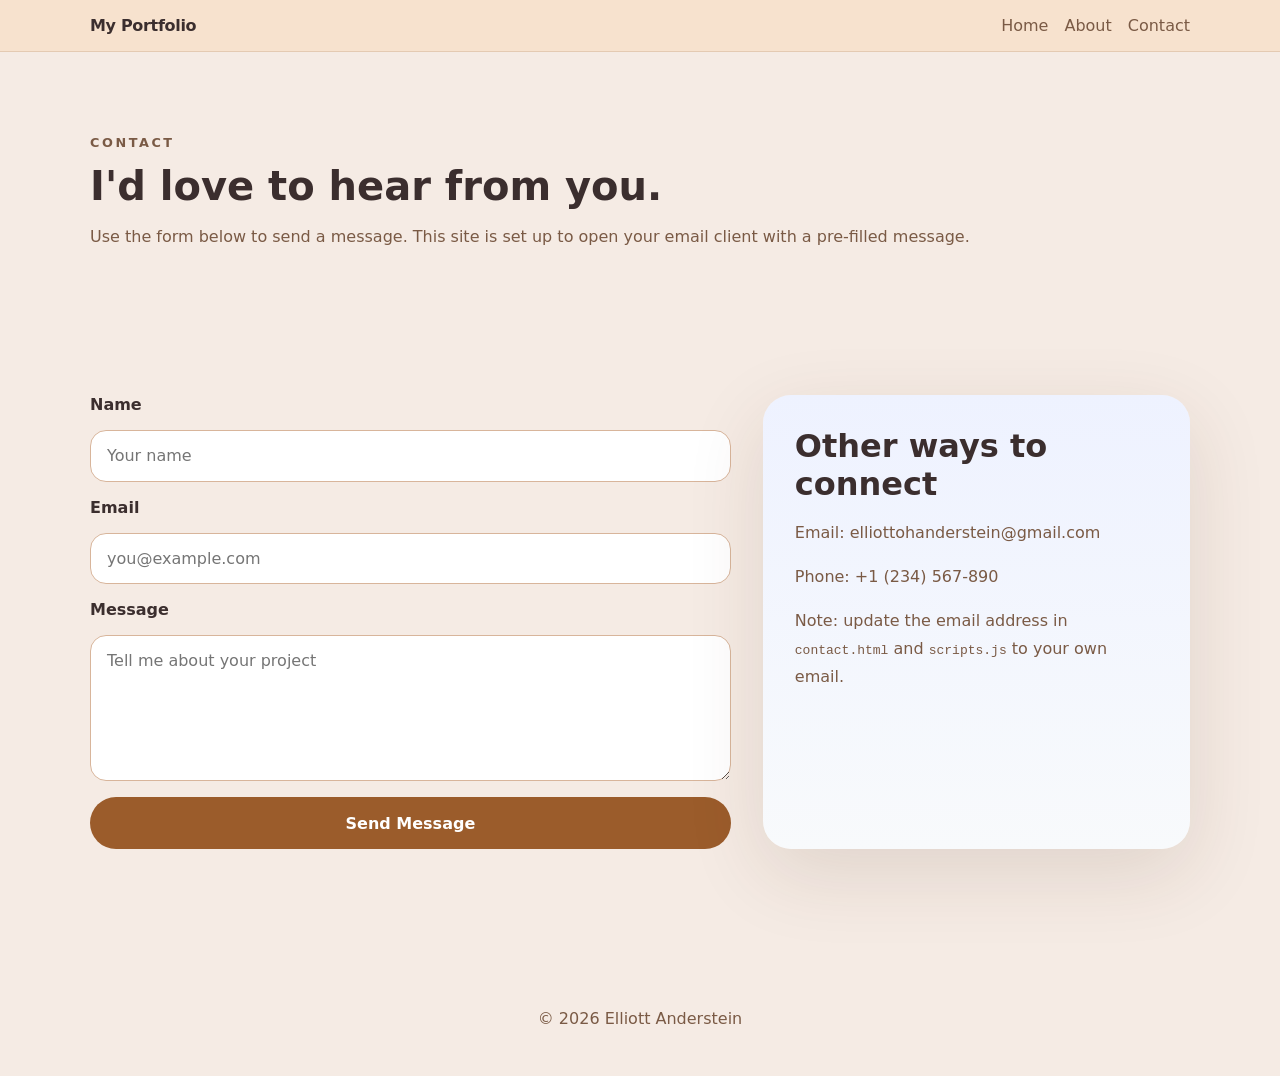
==== contact.html @ 99907a72 "Adde email" ====
<!DOCTYPE html>
<html lang="en">
  <head>
    <meta charset="UTF-8" />
    <meta name="viewport" content="width=device-width, initial-scale=1.0" />
    <title>Contact</title>
    <link rel="stylesheet" href="styles.css" />
  </head>
  <body>
    <header class="site-header">
      <div class="container header-inner">
        <a class="brand" href="index.html">My Portfolio</a>
        <nav class="site-nav">
          <a href="index.html">Home</a>
          <a href="about.html">About</a>
          <a href="contact.html">Contact</a>
        </nav>
      </div>
    </header>

    <main class="container content-page">
      <section class="page-intro">
        <p class="eyebrow">Contact</p>
        <h1>I'd love to hear from you.</h1>
        <p>
          Use the form below to send a message. This site is set up to open your email client with a pre-filled message.
        </p>
      </section>

      <section class="form-panel">
        <form id="contact-form" class="contact-form">
          <label for="name">Name</label>
          <input id="name" name="name" type="text" placeholder="Your name" required />

          <label for="email">Email</label>
          <input id="email" name="email" type="email" placeholder="you@example.com" required />

          <label for="message">Message</label>
          <textarea id="message" name="message" rows="6" placeholder="Tell me about your project" required></textarea>

          <button class="button button-primary" type="submit">Send Message</button>
        </form>

        <div class="contact-info">
          <h2>Other ways to connect</h2>
          <p>Email: <a href="mailto:elliottohanderstein@gmail.com">elliottohanderstein@gmail.com</a></p>
          <p>Phone: <a href="tel:+1234567890">+1 (234) 567-890</a></p>
          <p>Note: update the email address in <code>contact.html</code> and <code>scripts.js</code> to your own email.</p>
        </div>
      </section>
    </main>

    <footer class="site-footer">
      <div class="container">
        <p>© 2026 Elliott Anderstein</p>
      </div>
    </footer>

    <script src="scripts.js"></script>
  </body>
</html>
---- styles.css ----
:root {
  color-scheme: light;
  --bg: #f5ebe4;
  --surface: #f7e2ce;
  --text: #3b2e2e;
  --muted: #7a5a45;
  --primary: #9b5c2b;
  --primary-soft: #c78f68;
  --border: #d8b59b;
  --shadow: 0 24px 80px rgba(75, 45, 26, 0.12);
}

* {
  box-sizing: border-box;
}
html {
  scroll-behavior: smooth;
}

body {
  margin: 0;
  font-family: Inter, system-ui, -apple-system, BlinkMacSystemFont, "Segoe UI", sans-serif;
  background: var(--bg);
  color: var(--text);
}

img {
  max-width: 100%;
  display: block;
}

a {
  color: inherit;
  text-decoration: none;
}

button,
input,
textarea {
  font: inherit;
}

.container {
  width: min(1100px, calc(100% - 2rem));
  margin: 0 auto;
}

.site-header {
  background: var(--surface);
  border-bottom: 1px solid rgba(151, 104, 67, 0.2);
  position: sticky;
  top: 0;
  z-index: 10;
}

.header-inner {
  display: flex;
  align-items: center;
  justify-content: space-between;
  gap: 1rem;
  padding: 1rem 0;
}

.brand {
  font-weight: 700;
  letter-spacing: -0.02em;
}

.site-nav {
  display: flex;
  gap: 1rem;
  flex-wrap: wrap;
}

.site-nav a {
  color: var(--muted);
  font-weight: 500;
}

.hero {
  display: grid;
  grid-template-columns: 1.2fr 0.8fr;
  gap: 2rem;
  align-items: center;
  padding: 4rem 0 2rem;
}

.hero-card {
  border-radius: 32px;
  overflow: hidden;
  background: linear-gradient(135deg, #fff4e8 0%, #f7e0cf 100%);
  padding: 1rem;
  box-shadow: var(--shadow);
}

.eyebrow {
  text-transform: uppercase;
  letter-spacing: 0.2em;
  font-size: 0.8rem;
  font-weight: 700;
  color: var(--primary);
  margin: 0 0 0.75rem;
}

h1,
h2,
h3 {
  margin: 0;
}

h1 {
  font-size: clamp(2.5rem, 3vw, 4rem);
  line-height: 1.02;
}

h2 {
  font-size: clamp(2rem, 2.5vw, 2.75rem);
}

.intro,
.page-intro p,
.section-heading p,
.contact-info p,
.about-text p {
  color: var(--muted);
  line-height: 1.75;
}

.hero-actions,
.section-heading,
.about-callout,
.contact-preview {
  margin-top: 1.75rem;
}

.button {
  display: inline-flex;
  align-items: center;
  justify-content: center;
  gap: 0.5rem;
  padding: 0.95rem 1.5rem;
  border-radius: 999px;
  border: 1px solid transparent;
  font-weight: 700;
  transition: transform 0.2s ease, background-color 0.2s ease, border-color 0.2s ease;
}

.button:hover {
  transform: translateY(-1px);
}

.button-primary {
  background: var(--primary);
  color: white;
}

.button-secondary {
  background: var(--surface);
  color: var(--primary);
  border: 1px solid rgba(155, 92, 43, 0.2);
}

.portfolio,
.about-preview,
.contact-preview,
.page-intro,
.form-panel {
  padding: 3rem 0;
}

.gallery-grid {
  display: grid;
  gap: 1.5rem;
  grid-template-columns: repeat(3, minmax(0, 1fr));
}

.gallery-grid.gallery-grid-large {
  grid-template-columns: repeat(4, minmax(0, 1fr));
}

.gallery-card {
  background: var(--surface);
  border-radius: 28px;
  overflow: hidden;
  box-shadow: var(--shadow);
}

.gallery-card img {
  width: 100%;
  height: 220px;
  object-fit: cover;
}

.gallery-details {
  padding: 1.25rem;
}

.gallery-details h3 {
  margin: 0 0 0.75rem;
}

.content-page {
  padding: 2rem 0 4rem;
}

.page-intro {
  margin-bottom: 2rem;
}

.about-grid {
  display: grid;
  grid-template-columns: 1.2fr 0.8fr;
  gap: 2rem;
}

.about-details {
  display: grid;
  gap: 1.5rem;
}

.about-details h3 {
  margin: 0 0 0.5rem;
}

.about-details ul {
  padding-left: 1.35rem;
  margin: 0;
  color: var(--muted);
}

.about-callout {
  background: var(--surface);
  border: 1px solid var(--border);
  border-radius: 28px;
  padding: 2rem;
  box-shadow: var(--shadow);
}

.form-panel {
  display: grid;
  grid-template-columns: 1.2fr 0.8fr;
  gap: 2rem;
}

.contact-form {
  display: grid;
  gap: 1rem;
}

.contact-form label {
  font-weight: 700;
}

.contact-form input,
.contact-form textarea {
  width: 100%;
  border: 1px solid var(--border);
  border-radius: 16px;
  padding: 0.95rem 1rem;
  background: white;
}

.contact-info {
  background: linear-gradient(180deg, #eef2ff 0%, #f8fafc 100%);
  border-radius: 28px;
  padding: 2rem;
  box-shadow: var(--shadow);
}

.contact-info h2 {
  margin-top: 0;
}

.contact-info p,
.contact-info a,
.about-details ul li {
  line-height: 1.75;
}

.site-footer {
  padding: 2rem 0;
  text-align: center;
  color: var(--muted);
}

@media (max-width: 900px) {
  .hero,
  .about-grid,
  .form-panel,
  .gallery-grid {
    grid-template-columns: 1fr;
  }
}

@media (max-width: 620px) {
  .header-inner {
    flex-direction: column;
    align-items: flex-start;
  }

  .site-nav {
    width: 100%;
    justify-content: space-between;
  }

  .hero {
    padding-top: 2rem;
  }

  .gallery-card img {
    height: 200px;
  }
}
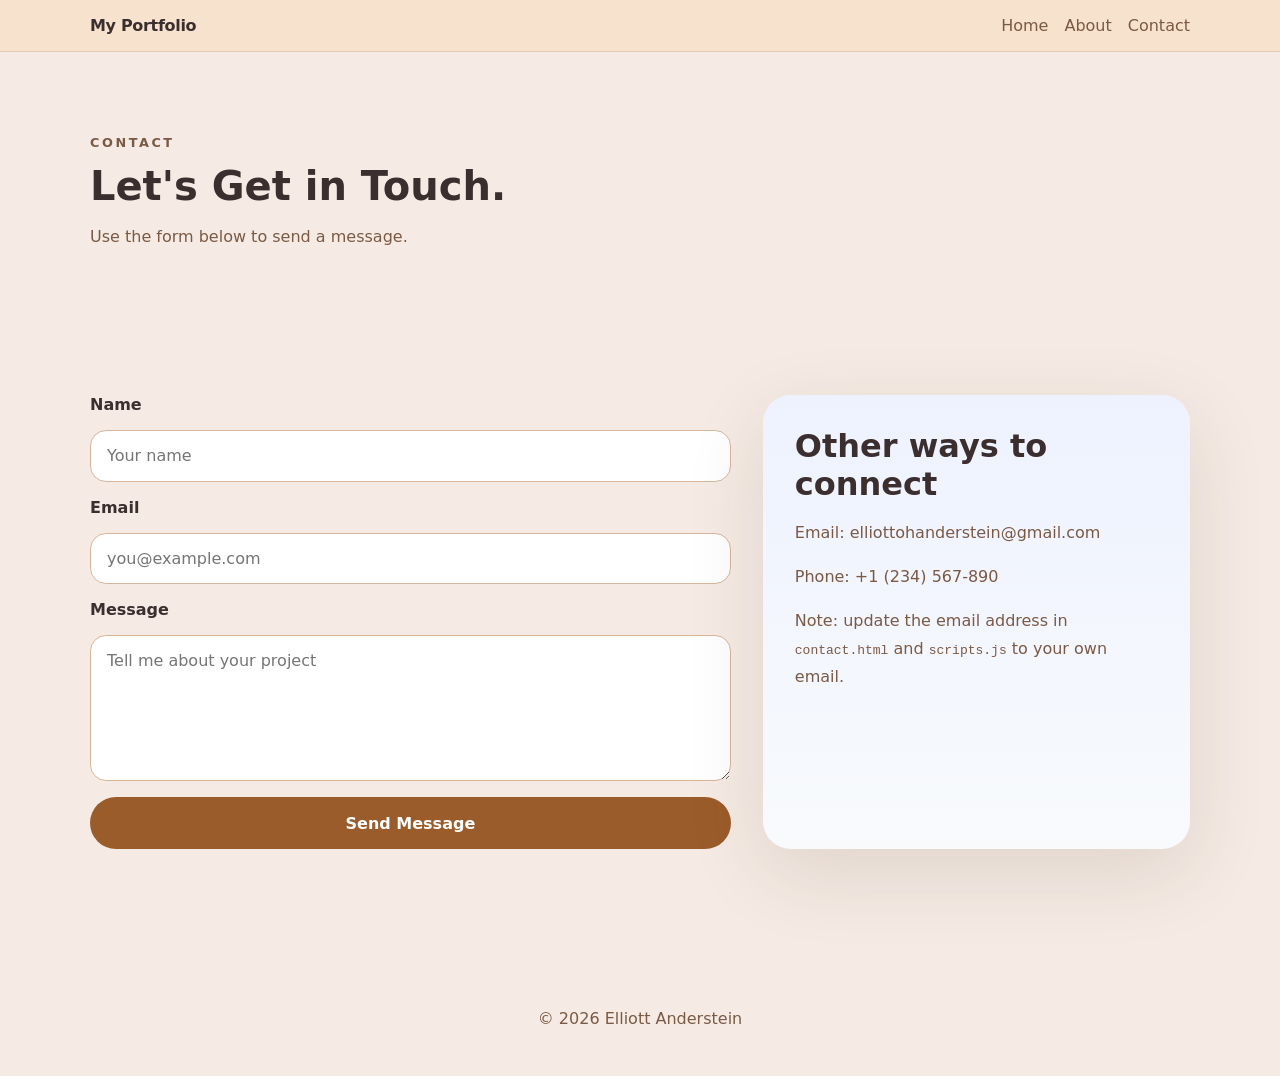
==== commit dddd8fe4: "small changes" ====
--- a/contact.html
+++ b/contact.html
@@ -21,9 +21,9 @@
     <main class="container content-page">
       <section class="page-intro">
         <p class="eyebrow">Contact</p>
-        <h1>I'd love to hear from you.</h1>
+        <h1>Let's Get in Touch.</h1>
         <p>
-          Use the form below to send a message. This site is set up to open your email client with a pre-filled message.
+          Use the form below to send a message.
         </p>
       </section>
 
